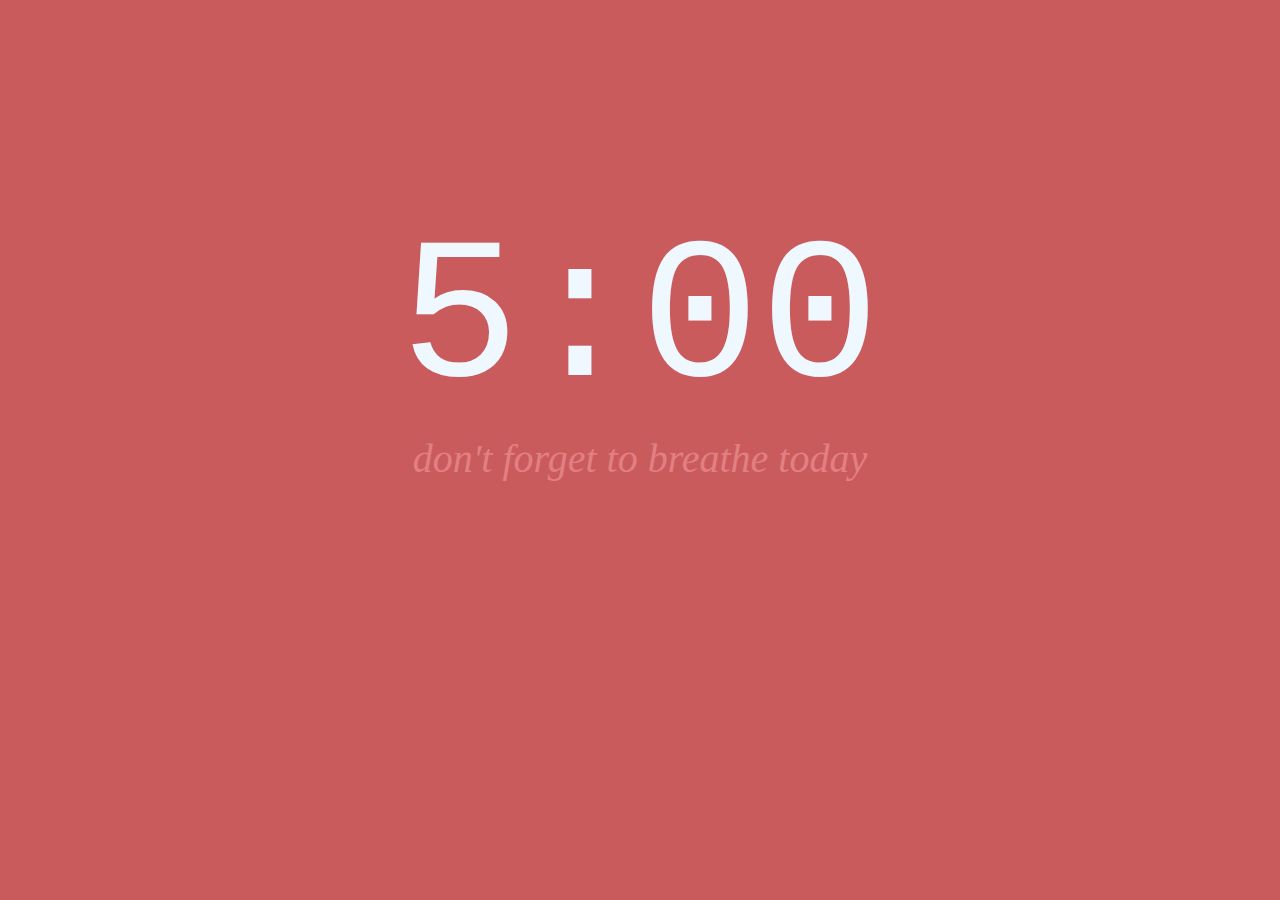
==== src/options/index.html @ 2fea8906 "initial commit" ====
<!DOCTYPE html>
<html lang="en">
<head>
  <meta charset="utf-8">
  <title>Relax</title>
  <link href="main.css" rel="stylesheet">
  <script src="jquery.min.js"></script>
  <script src="main.js"></script>
</head>


<body>
<div id="clock">5:00</div>
<div id="meme">don't forget to breathe today</div>
<audio autoplay id="audio_player">
  <source src="sound-bird.mp3" type="audio/mpeg">
</audio>
</body>
</html>
---- src/options/main.css ----
body {
    background: #ca5b5d;
}

#clock  {
    width: 100%;
    color: aliceblue;
    font-family: Courier;
    text-align: center;
    font-size: 200px;
    padding-top: 200px;
}

#meme {
    width: 100%;
    text-align: center;
    font-size: 40px;
    color: #e28081;
    font-style: italic;
    font-family: fantasy;
}
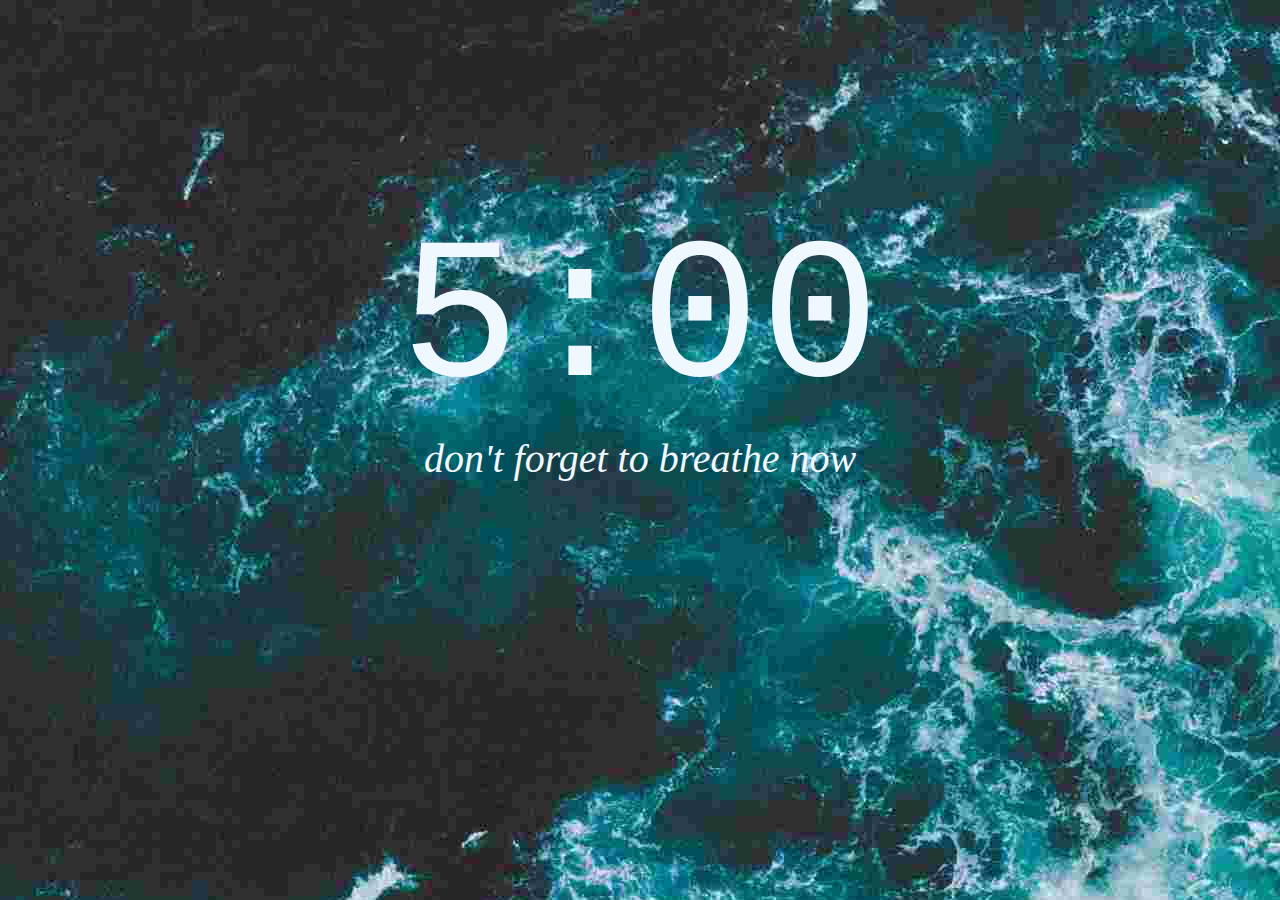
==== commit 7e9ae01b: "change background" ====
--- a/src/options/index.html
+++ b/src/options/index.html
@@ -11,7 +11,7 @@
 
 <body>
 <div id="clock">5:00</div>
-<div id="meme">don't forget to breathe today</div>
+<div id="meme">don't forget to breathe now</div>
 <audio autoplay id="audio_player">
   <source src="sound-bird.mp3" type="audio/mpeg">
 </audio>
--- a/src/options/main.css
+++ b/src/options/main.css
@@ -1,5 +1,5 @@
 body {
-    background: #ca5b5d;
+    background: url("bg1.jpg"),url("bg1-med.jpg"),url("bg1-low.jpg");
 }
 
 #clock  {
@@ -15,7 +15,7 @@
     width: 100%;
     text-align: center;
     font-size: 40px;
-    color: #e28081;
+    color: aliceblue;
     font-style: italic;
     font-family: fantasy;
 }